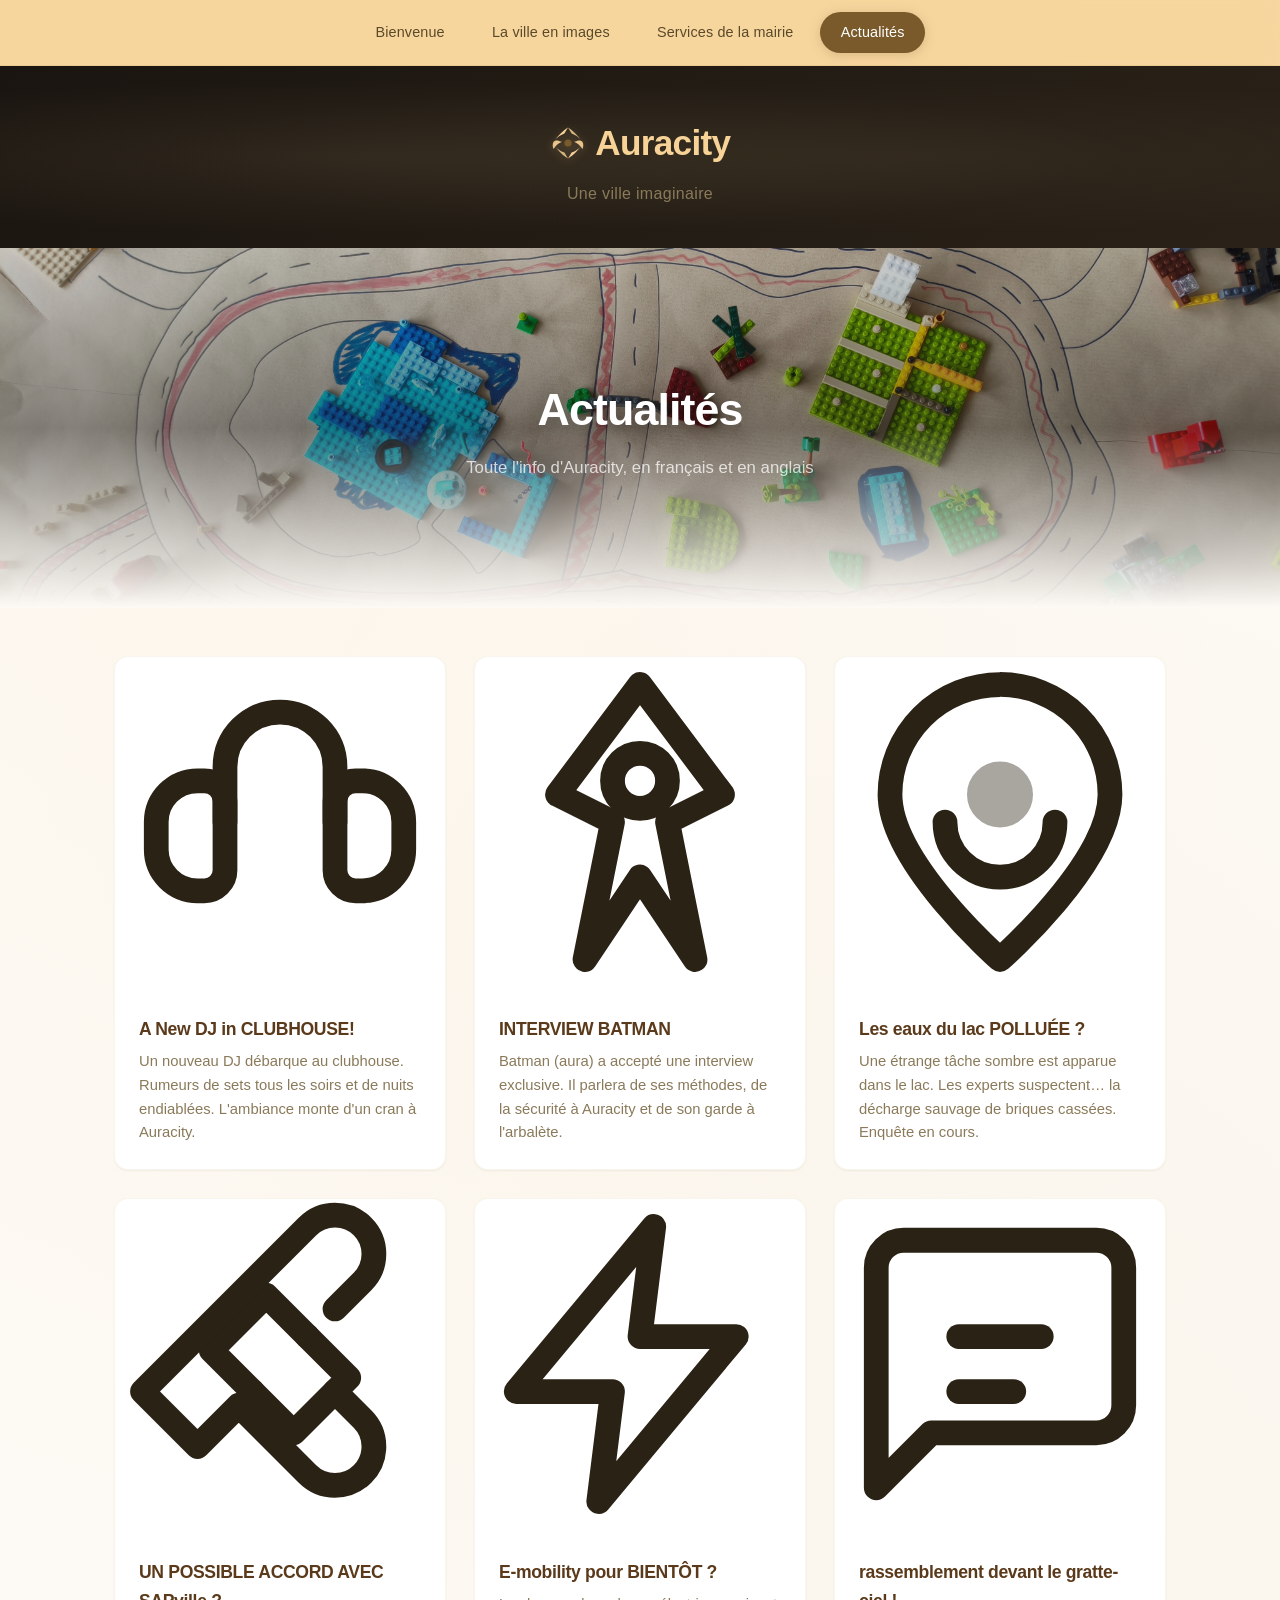
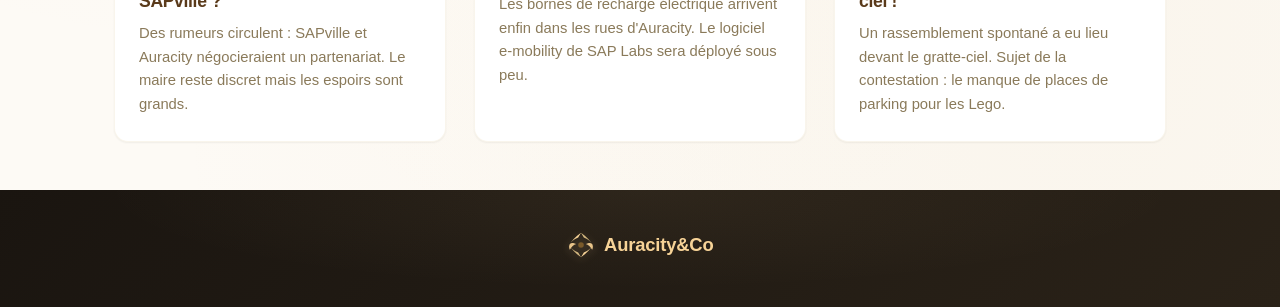
==== actus.html @ 8d5f0acd "index fix" ====
<!DOCTYPE html>
<html lang="fr">
<head>
  <meta charset="UTF-8">
  <meta name="viewport" content="width=device-width, initial-scale=1.0">
  <title>Auracity — Actualités</title>
  <link rel="stylesheet" href="style.css">
</head>
<body>
  <nav>
    <a href="bienvenue.html">Bienvenue</a>
    <a href="images.html">La ville en images</a>
    <a href="mairie.html">Services de la mairie</a>
    <a href="actus.html" class="active">Actualités</a>
  </nav>

  <header>
    <h1><img src="logo.svg" alt="" class="header-logo"> Auracity</h1>
    <p class="sous-titre">Une ville imaginaire</p>
  </header>

  <section class="hero-small">
    <img src="Ville.jpg" alt="Auracity">
    <div class="hero-text">
      <h1>Actualités</h1>
      <p>Toute l'info d'Auracity, en français et en anglais</p>
    </div>
  </section>

  <main>
    <div class="grille">
      <article class="carte">
        <div class="carte-sketch"><div class="sketch-icon"><svg viewBox="0 0 24 24" fill="none" stroke="currentColor" stroke-width="1.8" stroke-linecap="round" stroke-linejoin="round">
            <path d="M3 12a3 3 0 0 1 3-3h.5A1.5 1.5 0 0 1 8 10.5v5a1.5 1.5 0 0 1-1.5 1.5H6a3 3 0 0 1-3-3z"/>
            <path d="M21 12a3 3 0 0 0-3-3h-.5A1.5 1.5 0 0 0 16 10.5v5a1.5 1.5 0 0 0 1.5 1.5H18a3 3 0 0 0 3-3z"/>
            <path d="M8 12V8a4 4 0 0 1 8 0v4"/>
          </svg></div></div>
        <div class="carte-contenu">
          <h3>A New DJ in CLUBHOUSE!</h3>
          <p>Un nouveau DJ débarque au clubhouse. Rumeurs de sets tous les soirs et de nuits endiablées. L'ambiance monte d'un cran à Auracity.</p>
        </div>
      </article>

      <article class="carte">
        <div class="carte-sketch"><div class="sketch-icon"><svg viewBox="0 0 24 24" fill="none" stroke="currentColor" stroke-width="1.8" stroke-linecap="round" stroke-linejoin="round">
            <path d="M12 2L6 10l4 2-2 10 4-6 4 6-2-10 4-2z"/>
            <circle cx="12" cy="9" r="2"/>
          </svg></div></div>
        <div class="carte-contenu">
          <h3>INTERVIEW BATMAN</h3>
          <p>Batman (aura) a accepté une interview exclusive. Il parlera de ses méthodes, de la sécurité à Auracity et de son garde à l'arbalète.</p>
        </div>
      </article>

      <article class="carte">
        <div class="carte-sketch"><div class="sketch-icon"><svg viewBox="0 0 24 24" fill="none" stroke="currentColor" stroke-width="1.8" stroke-linecap="round" stroke-linejoin="round">
            <path d="M12 2a8 8 0 0 0-8 8c0 5 8 12 8 12s8-7 8-12a8 8 0 0 0-8-8z"/>
            <path d="M8 12a4 4 0 0 0 8 0"/>
            <circle cx="12" cy="10" r="1.5" fill="currentColor" opacity="0.4"/>
          </svg></div></div>
        <div class="carte-contenu">
          <h3>Les eaux du lac POLLUÉE ?</h3>
          <p>Une étrange tâche sombre est apparue dans le lac. Les experts suspectent… la décharge sauvage de briques cassées. Enquête en cours.</p>
        </div>
      </article>

      <article class="carte">
        <div class="carte-sketch"><div class="sketch-icon"><svg viewBox="0 0 24 24" fill="none" stroke="currentColor" stroke-width="1.8" stroke-linecap="round" stroke-linejoin="round">
            <path d="M14 10l-3-3-4 4 3 3"/>
            <path d="M16 8l2-2a2.8 2.8 0 1 0-4-4L5 11l-3 3 4 4 3-3 5 5a2.8 2.8 0 1 0 4-4l-2-2"/>
            <path d="M10 14l3 3 4-4-3-3"/>
          </svg></div></div>
        <div class="carte-contenu">
          <h3>UN POSSIBLE ACCORD AVEC SAPville ?</h3>
          <p>Des rumeurs circulent : SAPville et Auracity négocieraient un partenariat. Le maire reste discret mais les espoirs sont grands.</p>
        </div>
      </article>

      <article class="carte">
        <div class="carte-sketch"><div class="sketch-icon"><svg viewBox="0 0 24 24" fill="none" stroke="currentColor" stroke-width="1.8" stroke-linecap="round" stroke-linejoin="round">
            <path d="M13 2L3 14h7l-1 8 10-12h-7l1-8z"/>
          </svg></div></div>
        <div class="carte-contenu">
          <h3>E-mobility pour BIENTÔT ?</h3>
          <p>Les bornes de recharge électrique arrivent enfin dans les rues d'Auracity. Le logiciel e-mobility de SAP Labs sera déployé sous peu.</p>
        </div>
      </article>

      <article class="carte">
        <div class="carte-sketch"><div class="sketch-icon"><svg viewBox="0 0 24 24" fill="none" stroke="currentColor" stroke-width="1.8" stroke-linecap="round" stroke-linejoin="round">
            <path d="M21 15a2 2 0 0 1-2 2H7l-4 4V5a2 2 0 0 1 2-2h14a2 2 0 0 1 2 2z"/>
            <line x1="9" y1="10" x2="15" y2="10"/>
            <line x1="9" y1="14" x2="13" y2="14"/>
          </svg></div></div>
        <div class="carte-contenu">
          <h3>rassemblement devant le gratte-ciel !</h3>
          <p>Un rassemblement spontané a eu lieu devant le gratte-ciel. Sujet de la contestation : le manque de places de parking pour les Lego.</p>
        </div>
      </article>
    </div>
  </main>

  <footer>
    <div class="footer-logo">
      <img src="logo.svg" alt="Auracity">
      <span>Auracity&amp;Co</span>
    </div>
  </footer>
</body>
</html>
---- style.css ----
:root {
  --gold: #F7D397;
  --gold-light: #fcf7ee;
  --gold-medium: #d4b880;
  --gold-dark: #7a5a2a;
  --gold-deep: #5a3a1a;
  --text-primary: #2a2215;
  --text-secondary: #5a4a2a;
  --text-muted: #8a7a5a;
  --text-on-dark: #f5edd6;
  --bg-dark: #1a1510;
  --bg-dark-soft: #2a2218;
  --bg-warm: #fdfaf5;
  --bg-card: #ffffff;
  --shadow-sm: 0 1px 2px rgba(42, 34, 21, 0.06);
  --shadow-md: 0 4px 16px rgba(42, 34, 21, 0.08);
  --shadow-lg: 0 8px 32px rgba(42, 34, 21, 0.1);
  --shadow-xl: 0 16px 48px rgba(42, 34, 21, 0.14);
  --radius-sm: 8px;
  --radius-md: 14px;
  --radius-lg: 20px;
  --radius-xl: 28px;
  --font-sans: -apple-system, BlinkMacSystemFont, 'SF Pro Display', 'Helvetica Neue', Arial, sans-serif;
  --font-display: -apple-system, BlinkMacSystemFont, 'SF Pro Display', 'Helvetica Neue', Arial, sans-serif;
  --transition: 0.3s cubic-bezier(0.25, 0.1, 0.25, 1);
  --transition-slow: 0.5s cubic-bezier(0.25, 0.1, 0.25, 1);
}

*, *::before, *::after {
  box-sizing: border-box;
  margin: 0;
  padding: 0;
}

html {
  scroll-behavior: smooth;
}

body {
  font-family: var(--font-sans);
  background-color: var(--bg-warm);
  background-image:
    radial-gradient(ellipse at 15% 15%, rgba(247, 211, 151, 0.1) 0%, transparent 60%),
    radial-gradient(ellipse at 85% 85%, rgba(212, 184, 128, 0.07) 0%, transparent 60%),
    radial-gradient(ellipse at 50% 50%, rgba(247, 211, 151, 0.04) 0%, transparent 70%);
  color: var(--text-primary);
  line-height: 1.65;
  -webkit-font-smoothing: antialiased;
  -moz-osx-font-smoothing: grayscale;
}

/* Animations globales */
@keyframes fadeInUp {
  from { opacity: 0; transform: translateY(24px); }
  to   { opacity: 1; transform: translateY(0); }
}

@keyframes fadeIn {
  from { opacity: 0; }
  to   { opacity: 1; }
}

@keyframes scaleIn {
  from { opacity: 0; transform: scale(0.95); }
  to   { opacity: 1; transform: scale(1); }
}

/* Navbar */
nav {
  display: flex;
  justify-content: center;
  align-items: center;
  gap: 0.35rem;
  background: rgba(247, 211, 151, 0.92);
  backdrop-filter: blur(16px) saturate(180%);
  -webkit-backdrop-filter: blur(16px) saturate(180%);
  padding: 0.75rem 1.5rem;
  position: sticky;
  top: 0;
  z-index: 100;
  border-bottom: 1px solid rgba(122, 90, 42, 0.1);
  animation: fadeIn 0.6s ease;
}

nav a {
  color: var(--text-secondary);
  text-decoration: none;
  padding: 0.55rem 1.3rem;
  border-radius: 100px;
  font-size: 0.9rem;
  font-weight: 500;
  letter-spacing: 0.01em;
  transition: var(--transition);
  position: relative;
}

nav a::after {
  content: '';
  position: absolute;
  bottom: 4px;
  left: 50%;
  width: 0;
  height: 2px;
  background: var(--gold-dark);
  border-radius: 2px;
  transition: var(--transition);
  transform: translateX(-50%);
}

nav a:hover {
  background: rgba(122, 90, 42, 0.08);
  color: var(--gold-dark);
}

nav a:hover::after {
  width: 60%;
}

nav a.active {
  background: var(--gold-dark);
  color: #fff;
  box-shadow: 0 2px 12px rgba(122, 90, 42, 0.25);
}

nav a.active::after {
  display: none;
}

/* Header */
header {
  text-align: center;
  padding: 3rem 1.5rem 2.5rem;
  background: linear-gradient(135deg, var(--bg-dark) 0%, var(--bg-dark-soft) 100%);
  color: var(--gold);
  position: relative;
  overflow: hidden;
}

header::before {
  content: '';
  position: absolute;
  inset: 0;
  background:
    radial-gradient(ellipse at 30% 50%, rgba(247, 211, 151, 0.08) 0%, transparent 60%),
    radial-gradient(ellipse at 70% 50%, rgba(212, 184, 128, 0.05) 0%, transparent 60%);
  pointer-events: none;
}

header h1 {
  font-family: var(--font-display);
  font-size: 2.2rem;
  font-weight: 700;
  color: var(--gold);
  margin: 0;
  display: flex;
  align-items: center;
  justify-content: center;
  gap: 0.6rem;
  letter-spacing: -0.02em;
  position: relative;
  animation: fadeInUp 0.7s ease;
}

.header-logo {
  width: 36px;
  height: 36px;
  vertical-align: middle;
  filter: drop-shadow(0 2px 4px rgba(247, 211, 151, 0.3));
}

.sous-titre {
  font-size: 1rem;
  color: var(--text-muted);
  margin-top: 0.5rem;
  font-weight: 400;
  letter-spacing: 0.02em;
  position: relative;
  animation: fadeInUp 0.7s ease 0.15s both;
  text-align: center;
}

/* Hero */
.hero {
  position: relative;
  width: 100%;
  overflow: hidden;
}

.hero img {
  width: 100%;
  height: auto;
  display: block;
}

.hero-overlay {
  position: relative;
}

.hero-overlay::after {
  content: '';
  position: absolute;
  bottom: 0;
  left: 0;
  right: 0;
  height: 50%;
  background: linear-gradient(to top, var(--bg-warm) 0%, transparent 100%);
  pointer-events: none;
}

.hero-content {
  position: absolute;
  bottom: 10%;
  left: 50%;
  transform: translateX(-50%);
  text-align: center;
  max-width: 700px;
  width: 90%;
  z-index: 2;
}

.hero-content h1 {
  font-family: var(--font-display);
  font-size: clamp(1.8rem, 4vw, 3rem);
  font-weight: 700;
  color: #fff;
  margin: 0;
  text-shadow: 0 2px 20px rgba(0,0,0,0.3);
  letter-spacing: -0.02em;
  line-height: 1.15;
}

.hero-content h1 .highlight {
  color: var(--gold);
}

.hero-content .hero-sub {
  font-size: clamp(1rem, 2vw, 1.25rem);
  color: rgba(255,255,255,0.85);
  margin-top: 0.75rem;
  font-weight: 400;
  text-shadow: 0 1px 10px rgba(0,0,0,0.2);
}

.hero-texte {
  padding: 2.5rem 2rem;
  background: var(--bg-card);
  max-width: 800px;
  margin: -2rem auto 0;
  position: relative;
  z-index: 3;
  border-radius: var(--radius-lg);
  box-shadow: var(--shadow-lg);
}

.hero-texte h2 {
  font-family: var(--font-display);
  font-size: 1.5rem;
  font-weight: 600;
  color: var(--gold-dark);
  margin-bottom: 1rem;
  text-align: center;
}

.hero-texte p {
  color: var(--text-secondary);
  font-size: 1.05rem;
  line-height: 1.7;
  max-width: 650px;
  margin: 0 auto;
  text-align: center;
}

/* Typographie */
h1, h2, h3 {
  font-family: var(--font-display);
  font-weight: 600;
  letter-spacing: -0.02em;
}

h1 {
  color: var(--gold-dark);
  font-size: 2rem;
  text-align: center;
}

h2 {
  color: var(--gold-dark);
  font-size: 1.65rem;
  text-align: center;
  margin-bottom: 1.5rem;
}

h3 {
  color: var(--gold-deep);
  font-size: 1.2rem;
  margin-bottom: 0.5rem;
}

p {
  color: var(--text-secondary);
  line-height: 1.7;
}

/* Main */
main {
  max-width: 1100px;
  margin: 0 auto;
  padding: 3rem 1.5rem;
}

/* Section titles */
.section-title {
  text-align: center;
  margin-bottom: 2.5rem;
}

.section-title h2 {
  font-size: 2rem;
  font-weight: 700;
  margin-bottom: 0.5rem;
}

.section-title p {
  color: var(--text-muted);
  font-size: 1.05rem;
  max-width: 500px;
  margin: 0 auto;
}

/* Grille cartes */
.grille {
  display: grid;
  grid-template-columns: 1fr;
  gap: 1.75rem;
}

@media (min-width: 640px) {
  .grille {
    grid-template-columns: repeat(2, 1fr);
  }
}

@media (min-width: 900px) {
  .grille {
    grid-template-columns: repeat(3, 1fr);
  }
}

.carte {
  background: var(--bg-card);
  border-radius: var(--radius-md);
  overflow: hidden;
  box-shadow: var(--shadow-sm);
  transition: var(--transition);
  animation: fadeInUp 0.6s ease both;
  border: 1px solid rgba(212, 184, 128, 0.15);
}

.carte:nth-child(1) { animation-delay: 0.05s; }
.carte:nth-child(2) { animation-delay: 0.1s; }
.carte:nth-child(3) { animation-delay: 0.15s; }
.carte:nth-child(4) { animation-delay: 0.2s; }
.carte:nth-child(5) { animation-delay: 0.25s; }
.carte:nth-child(6) { animation-delay: 0.3s; }

.carte:hover {
  transform: translateY(-6px);
  box-shadow: var(--shadow-xl);
  border-color: var(--gold-medium);
}

.carte img {
  width: 100%;
  height: 220px;
  object-fit: cover;
  display: block;
  transition: var(--transition-slow);
}

.carte:hover img {
  transform: scale(1.05);
}

.carte-contenu {
  padding: 1.25rem 1.5rem 1.5rem;
}

.carte-contenu h3 {
  font-size: 1.1rem;
  margin-bottom: 0.4rem;
}

.carte-contenu p {
  font-size: 0.925rem;
  color: var(--text-muted);
  line-height: 1.6;
}

/* Hero full avec overlay pour la page d'accueil */
.hero-full {
  position: relative;
  width: 100%;
  min-height: 70vh;
  display: flex;
  align-items: center;
  justify-content: center;
  overflow: hidden;
}

.hero-full img {
  position: absolute;
  inset: 0;
  width: 100%;
  height: 100%;
  object-fit: cover;
}

.hero-full::after {
  content: '';
  position: absolute;
  inset: 0;
  background: linear-gradient(
    to top,
    var(--bg-warm) 0%,
    rgba(26, 21, 16, 0.6) 40%,
    rgba(26, 21, 16, 0.3) 100%
  );
}

.hero-full .hero-text {
  position: relative;
  z-index: 2;
  text-align: center;
  padding: 2rem;
  max-width: 750px;
  animation: fadeInUp 0.8s ease;
}

.hero-full .hero-text h1 {
  font-size: clamp(2.2rem, 5vw, 3.8rem);
  font-weight: 700;
  color: #fff;
  text-shadow: 0 2px 30px rgba(0,0,0,0.3);
  letter-spacing: -0.03em;
  line-height: 1.1;
  margin-bottom: 0.75rem;
}

.hero-full .hero-text p {
  font-size: clamp(1rem, 2vw, 1.3rem);
  color: rgba(255, 255, 255, 0.8);
  font-weight: 400;
  text-shadow: 0 1px 15px rgba(0,0,0,0.2);
  max-width: 550px;
  margin: 0 auto;
}

/* Features section */
.features {
  display: grid;
  grid-template-columns: 1fr;
  gap: 1.5rem;
  padding: 0 1.5rem 3rem;
  max-width: 1100px;
  margin: -3rem auto 0;
  position: relative;
  z-index: 3;
}

@media (min-width: 640px) {
  .features {
    grid-template-columns: repeat(2, 1fr);
  }
}

@media (min-width: 900px) {
  .features {
    grid-template-columns: repeat(3, 1fr);
  }
}

.feature-card {
  background: var(--bg-card);
  border-radius: var(--radius-md);
  padding: 1.75rem;
  box-shadow: var(--shadow-md);
  border: 1px solid rgba(212, 184, 128, 0.12);
  transition: var(--transition);
  animation: fadeInUp 0.6s ease both;
}

.feature-card:nth-child(1) { animation-delay: 0.1s; }
.feature-card:nth-child(2) { animation-delay: 0.2s; }
.feature-card:nth-child(3) { animation-delay: 0.3s; }

.feature-card:hover {
  transform: translateY(-4px);
  box-shadow: var(--shadow-lg);
  border-color: var(--gold-medium);
}

.feature-icon {
  width: 48px;
  height: 48px;
  border-radius: var(--radius-sm);
  background: linear-gradient(135deg, var(--gold) 0%, var(--gold-medium) 100%);
  display: flex;
  align-items: center;
  justify-content: center;
  font-size: 1.4rem;
  margin-bottom: 1rem;
  color: var(--gold-dark);
}

.feature-card h3 {
  font-size: 1.1rem;
  font-weight: 600;
  margin-bottom: 0.4rem;
}

.feature-card p {
  font-size: 0.9rem;
  color: var(--text-muted);
  line-height: 1.6;
}

/* Page mairie - services */
.services-grid {
  display: grid;
  grid-template-columns: 1fr;
  gap: 1.25rem;
  margin-top: 2rem;
}

@media (min-width: 640px) {
  .services-grid {
    grid-template-columns: repeat(2, 1fr);
  }
}

.service-card {
  background: var(--bg-card);
  border-radius: var(--radius-md);
  padding: 1.75rem;
  box-shadow: var(--shadow-sm);
  border: 1px solid rgba(212, 184, 128, 0.12);
  transition: var(--transition);
  display: flex;
  align-items: flex-start;
  gap: 1rem;
  animation: fadeInUp 0.6s ease both;
}

.service-card:nth-child(1) { animation-delay: 0.05s; }
.service-card:nth-child(2) { animation-delay: 0.1s; }
.service-card:nth-child(3) { animation-delay: 0.15s; }
.service-card:nth-child(4) { animation-delay: 0.2s; }

.service-card:hover {
  transform: translateY(-3px);
  box-shadow: var(--shadow-lg);
  border-color: var(--gold-medium);
}

.service-icon {
  width: 44px;
  height: 44px;
  min-width: 44px;
  border-radius: var(--radius-sm);
  background: linear-gradient(135deg, var(--gold-light) 0%, var(--gold) 100%);
  display: flex;
  align-items: center;
  justify-content: center;
  font-size: 1.3rem;
  color: var(--gold-dark);
}

.service-text h4 {
  font-size: 1rem;
  font-weight: 600;
  color: var(--gold-dark);
  margin-bottom: 0.25rem;
}

.service-text p {
  font-size: 0.88rem;
  color: var(--text-muted);
  line-height: 1.5;
}

/* Hero small for inner pages */
.hero-small {
  position: relative;
  height: 40vh;
  min-height: 280px;
  display: flex;
  align-items: center;
  justify-content: center;
  overflow: hidden;
}

.hero-small img {
  position: absolute;
  inset: 0;
  width: 100%;
  height: 100%;
  object-fit: cover;
}

.hero-small::after {
  content: '';
  position: absolute;
  inset: 0;
  background: linear-gradient(
    to top,
    var(--bg-warm) 0%,
    rgba(26, 21, 16, 0.5) 50%,
    rgba(26, 21, 16, 0.2) 100%
  );
}

.hero-small .hero-text {
  position: relative;
  z-index: 2;
  text-align: center;
  padding: 1.5rem;
}

.hero-small .hero-text h1 {
  font-size: clamp(1.8rem, 4vw, 2.8rem);
  color: #fff;
  text-shadow: 0 2px 20px rgba(0,0,0,0.3);
  font-weight: 700;
  letter-spacing: -0.02em;
}

.hero-small .hero-text p {
  color: rgba(255, 255, 255, 0.75);
  font-size: 1.05rem;
  margin-top: 0.4rem;
}

/* Réservation rendez-vous */
.rdv-card {
  background: var(--bg-card);
  border-radius: var(--radius-lg);
  padding: 2.25rem;
  box-shadow: var(--shadow-lg);
  border: 1px solid rgba(212, 184, 128, 0.15);
  max-width: 580px;
  margin: 1.5rem auto 0;
  animation: fadeInUp 0.6s ease;
}

.rdv-card label {
  display: block;
  font-size: 0.85rem;
  font-weight: 600;
  color: var(--gold-dark);
  margin-bottom: 0.35rem;
  letter-spacing: 0.02em;
}

.rdv-card label:not(:first-of-type) {
  margin-top: 1.25rem;
}

.rdv-card input,
.rdv-card select,
.rdv-card textarea {
  width: 100%;
  padding: 0.7rem 1rem;
  border: 1.5px solid rgba(212, 184, 128, 0.25);
  border-radius: var(--radius-sm);
  font-family: var(--font-sans);
  font-size: 0.95rem;
  color: var(--text-primary);
  background: var(--bg-warm);
  transition: var(--transition);
  outline: none;
}

.rdv-card input:focus,
.rdv-card select:focus,
.rdv-card textarea:focus {
  border-color: var(--gold-dark);
  box-shadow: 0 0 0 3px rgba(122, 90, 42, 0.1);
}

.rdv-card textarea {
  resize: vertical;
}

.rdv-card button {
  display: inline-flex;
  align-items: center;
  justify-content: center;
  gap: 0.5rem;
  width: 100%;
  margin-top: 1.5rem;
  padding: 0.8rem 1.5rem;
  border: none;
  border-radius: var(--radius-sm);
  background: linear-gradient(135deg, var(--gold-dark) 0%, var(--gold-deep) 100%);
  color: #fff;
  font-family: var(--font-sans);
  font-size: 1rem;
  font-weight: 600;
  cursor: pointer;
  transition: var(--transition);
  letter-spacing: 0.01em;
}

.rdv-card button:hover {
  transform: translateY(-2px);
  box-shadow: 0 4px 16px rgba(122, 90, 42, 0.3);
}

.rdv-card button:active {
  transform: translateY(0);
}

.rdv-success {
  max-width: 580px;
  margin: 1rem auto 0;
  padding: 1rem 1.25rem;
  background: linear-gradient(135deg, rgba(247, 211, 151, 0.15) 0%, rgba(212, 184, 128, 0.15) 100%);
  border: 1px solid var(--gold-medium);
  border-radius: var(--radius-sm);
  color: var(--gold-dark);
  font-size: 0.95rem;
  font-weight: 500;
  text-align: center;
  animation: fadeInUp 0.4s ease;
}

.rdv-success a {
  color: var(--gold-deep);
  font-weight: 600;
  text-decoration: underline;
}

.rdv-success a:hover {
  color: var(--gold-dark);
}

/* Footer */
footer {
  text-align: center;
  padding: 2.5rem 1.5rem;
  background: linear-gradient(135deg, var(--bg-dark) 0%, var(--bg-dark-soft) 100%);
  color: var(--text-on-dark);
  position: relative;
  overflow: hidden;
}

footer::before {
  content: '';
  position: absolute;
  inset: 0;
  background:
    radial-gradient(ellipse at 50% 0%, rgba(247, 211, 151, 0.06) 0%, transparent 60%);
  pointer-events: none;
}

.footer-logo {
  display: inline-flex;
  align-items: center;
  gap: 0.6rem;
  color: var(--gold);
  font-size: 1.15rem;
  font-weight: 600;
  letter-spacing: -0.01em;
  position: relative;
}

.footer-logo img {
  width: 28px;
  height: 28px;
  filter: drop-shadow(0 2px 4px rgba(247, 211, 151, 0.3));
}

.footer-divider {
  width: 40px;
  height: 2px;
  background: linear-gradient(90deg, transparent, var(--gold-medium), transparent);
  margin: 1rem auto;
  border: none;
}

/* Responsive */
@media (max-width: 639px) {
  header {
    padding: 2rem 1rem 1.5rem;
  }

  header h1 {
    font-size: 1.6rem;
  }

  nav {
    gap: 0.15rem;
    padding: 0.6rem 0.75rem;
  }

  nav a {
    font-size: 0.78rem;
    padding: 0.45rem 0.85rem;
  }

  .hero-texte {
    padding: 1.5rem 1.25rem;
    margin: -1.5rem 0.75rem 0;
    border-radius: var(--radius-md);
  }

  .hero-texte h2 {
    font-size: 1.25rem;
  }

  .hero-texte p {
    font-size: 0.95rem;
  }

  .carte-contenu {
    padding: 1rem 1.25rem 1.25rem;
  }

  .carte img {
    height: 180px;
  }

  main {
    padding: 2rem 1rem;
  }

  .service-card {
    flex-direction: column;
  }

  .hero-full {
    min-height: 55vh;
  }

  .hero-small {
    height: 30vh;
    min-height: 200px;
  }

  .features {
    margin-top: -2rem;
    padding: 0 1rem 2rem;
  }
}
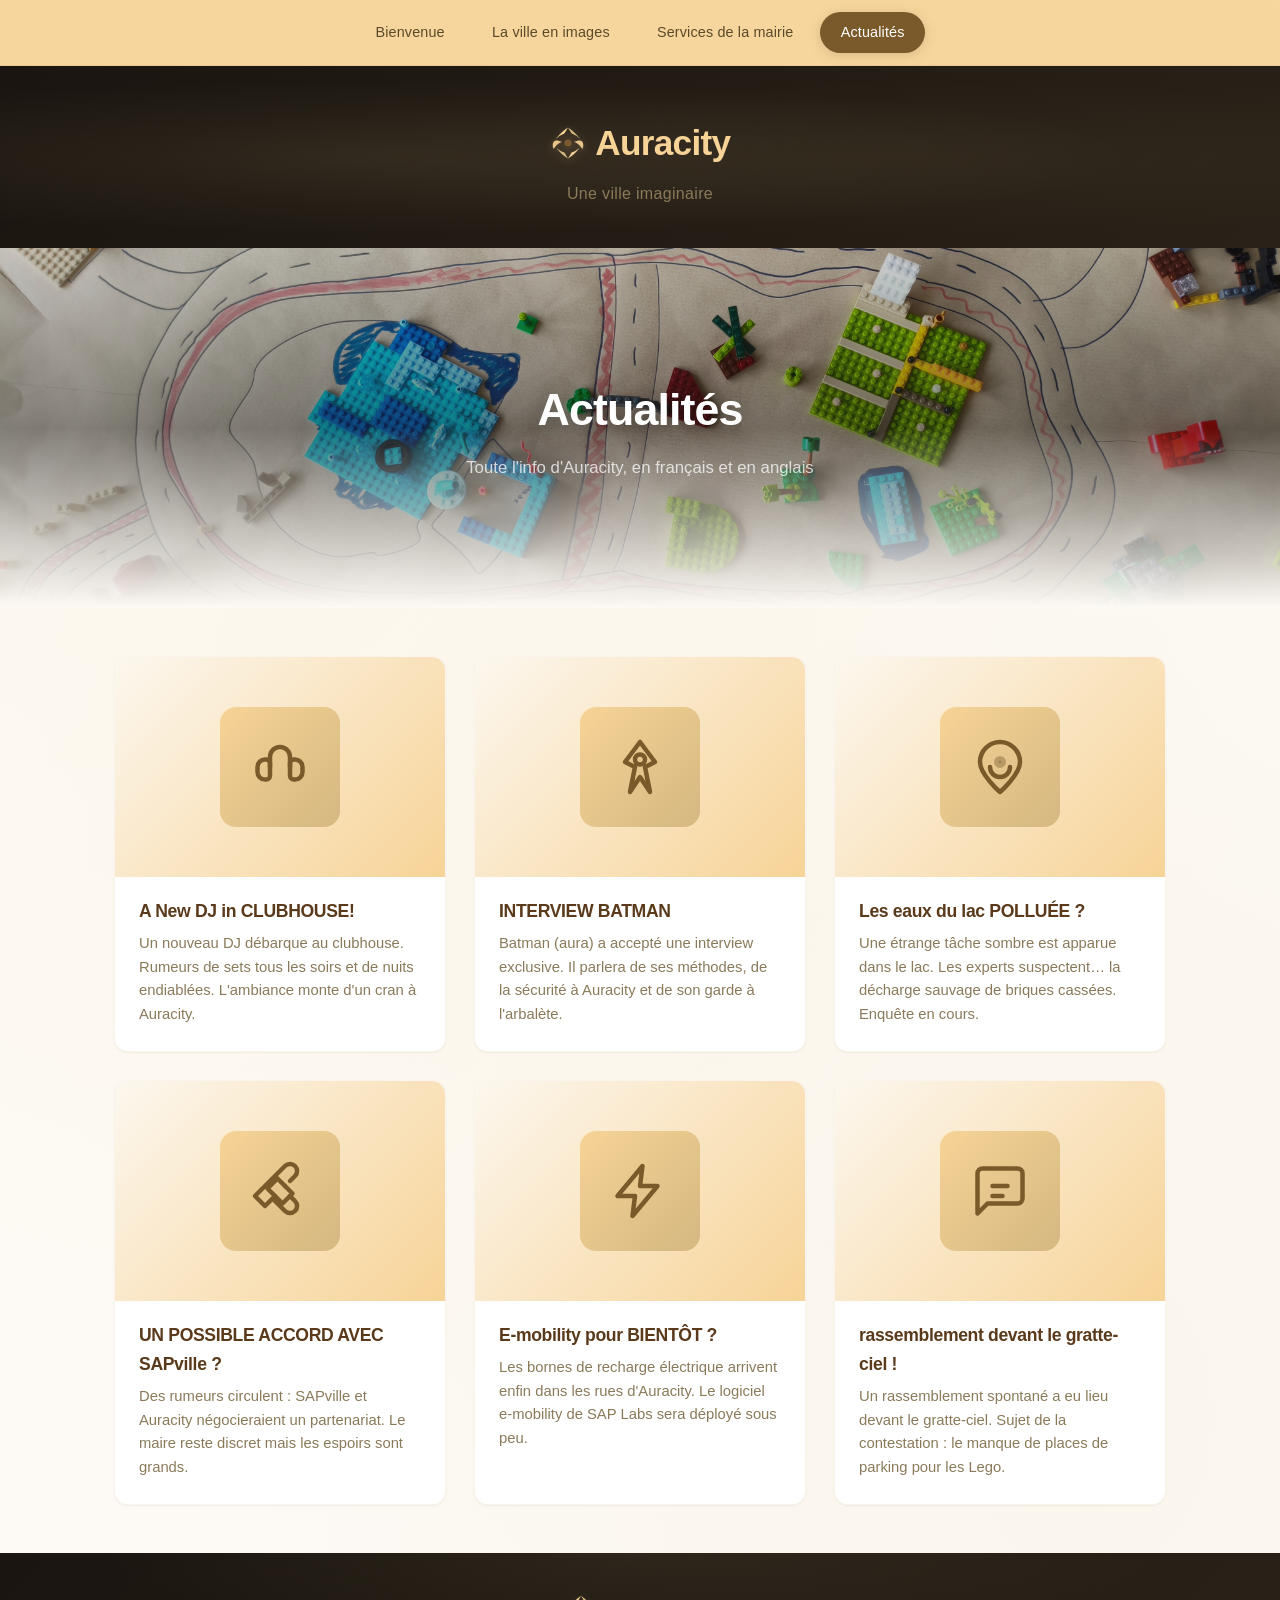
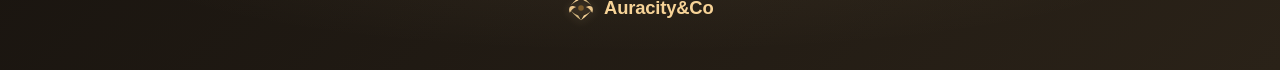
==== commit ceb89134: "e" ====
--- a/actus.html
+++ b/actus.html
@@ -8,7 +8,7 @@
 </head>
 <body>
   <nav>
-    <a href="bienvenue.html">Bienvenue</a>
+    <a href="index.html">Bienvenue</a>
     <a href="images.html">La ville en images</a>
     <a href="mairie.html">Services de la mairie</a>
     <a href="actus.html" class="active">Actualités</a>
--- a/style.css
+++ b/style.css
@@ -381,6 +381,33 @@
   transform: scale(1.05);
 }
 
+.carte-sketch {
+  width: 100%;
+  height: 220px;
+  display: grid;
+  place-items: center;
+  background: linear-gradient(135deg, #fcf7ee 0%, #f7d397 100%);
+  overflow: hidden;
+}
+
+.carte-sketch .sketch-icon {
+  width: 120px;
+  height: 120px;
+  border-radius: 16px;
+  background: linear-gradient(135deg, #f7d397 0%, #d4b880 100%);
+  display: flex;
+  align-items: center;
+  justify-content: center;
+}
+
+.carte-sketch svg {
+  width: 60px;
+  height: 60px;
+  stroke: #7a5a2a;
+  stroke-width: 1.8;
+  fill: none;
+}
+
 .carte-contenu {
   padding: 1.25rem 1.5rem 1.5rem;
 }
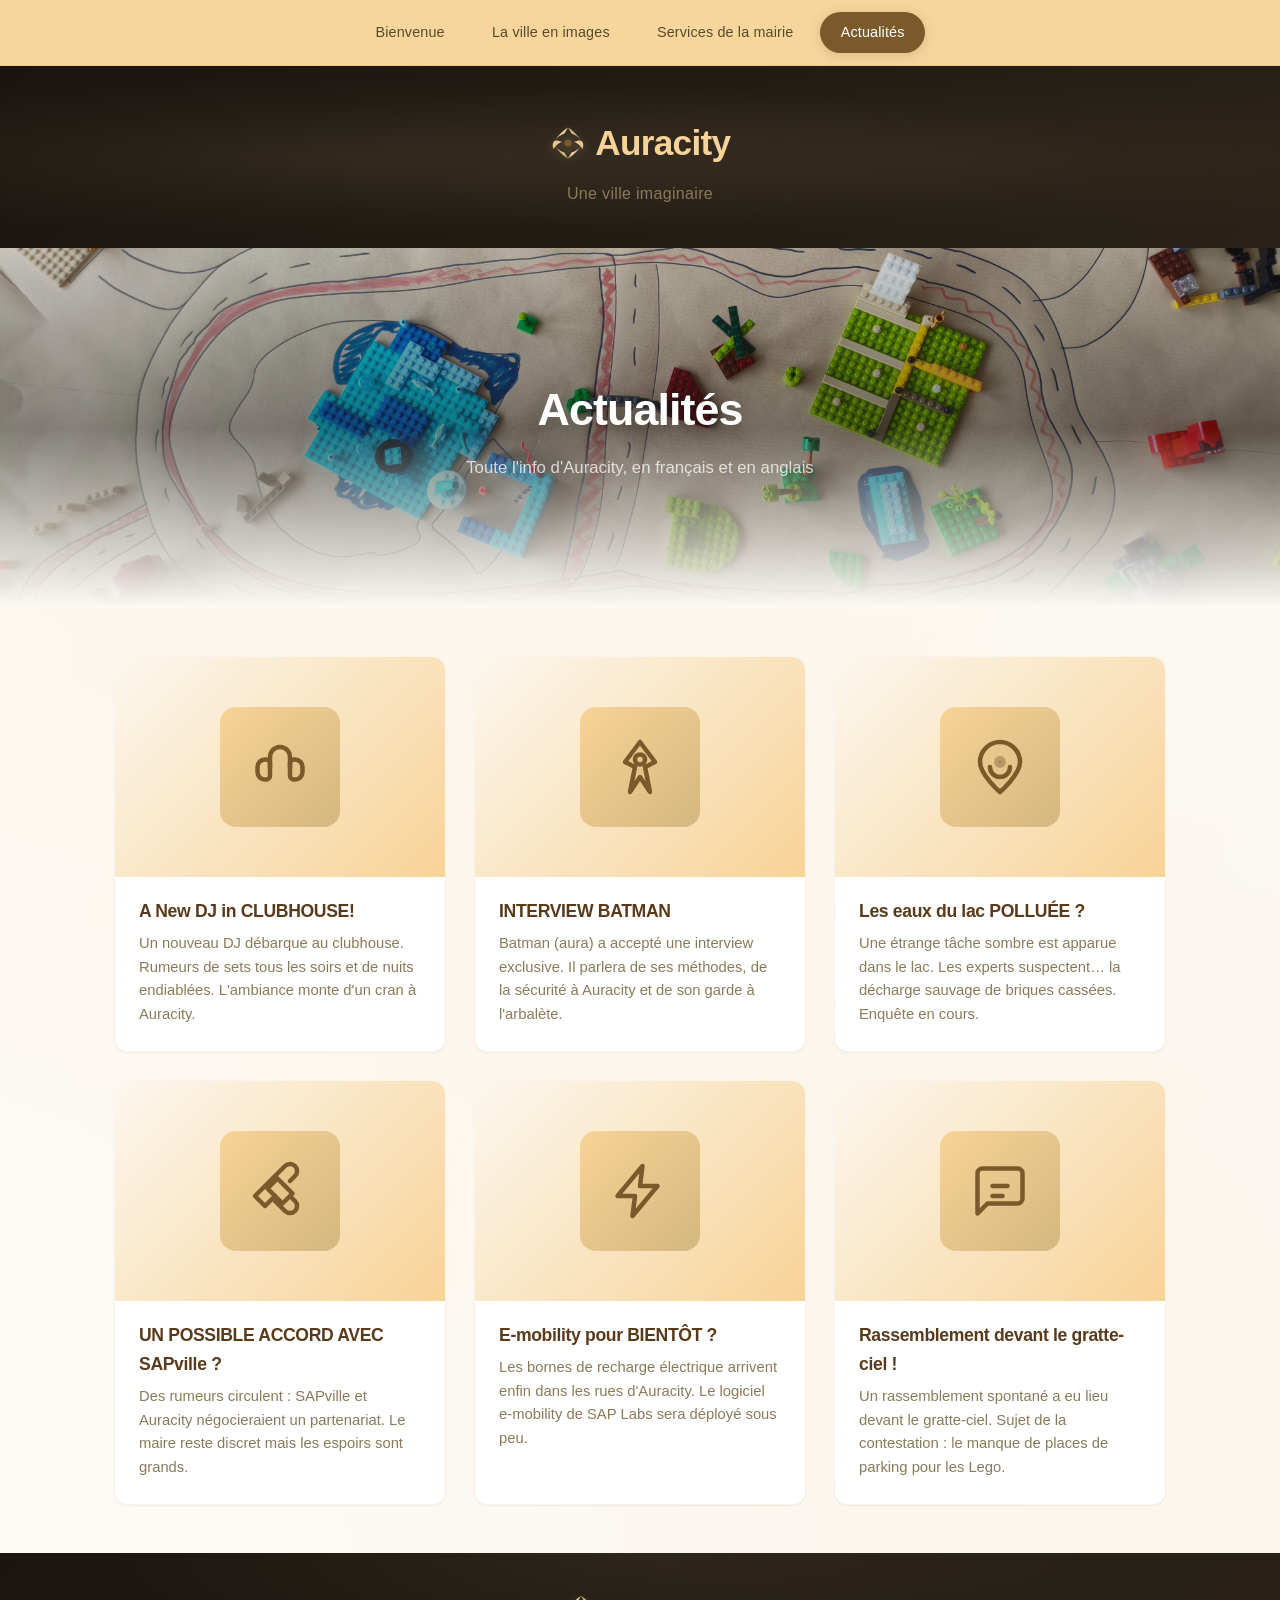
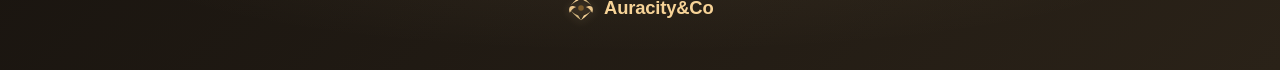
==== commit 40127018: "ok" ====
--- a/actus.html
+++ b/actus.html
@@ -93,7 +93,7 @@
             <line x1="9" y1="14" x2="13" y2="14"/>
           </svg></div></div>
         <div class="carte-contenu">
-          <h3>rassemblement devant le gratte-ciel !</h3>
+          <h3>Rassemblement devant le gratte-ciel !</h3>
           <p>Un rassemblement spontané a eu lieu devant le gratte-ciel. Sujet de la contestation : le manque de places de parking pour les Lego.</p>
         </div>
       </article>
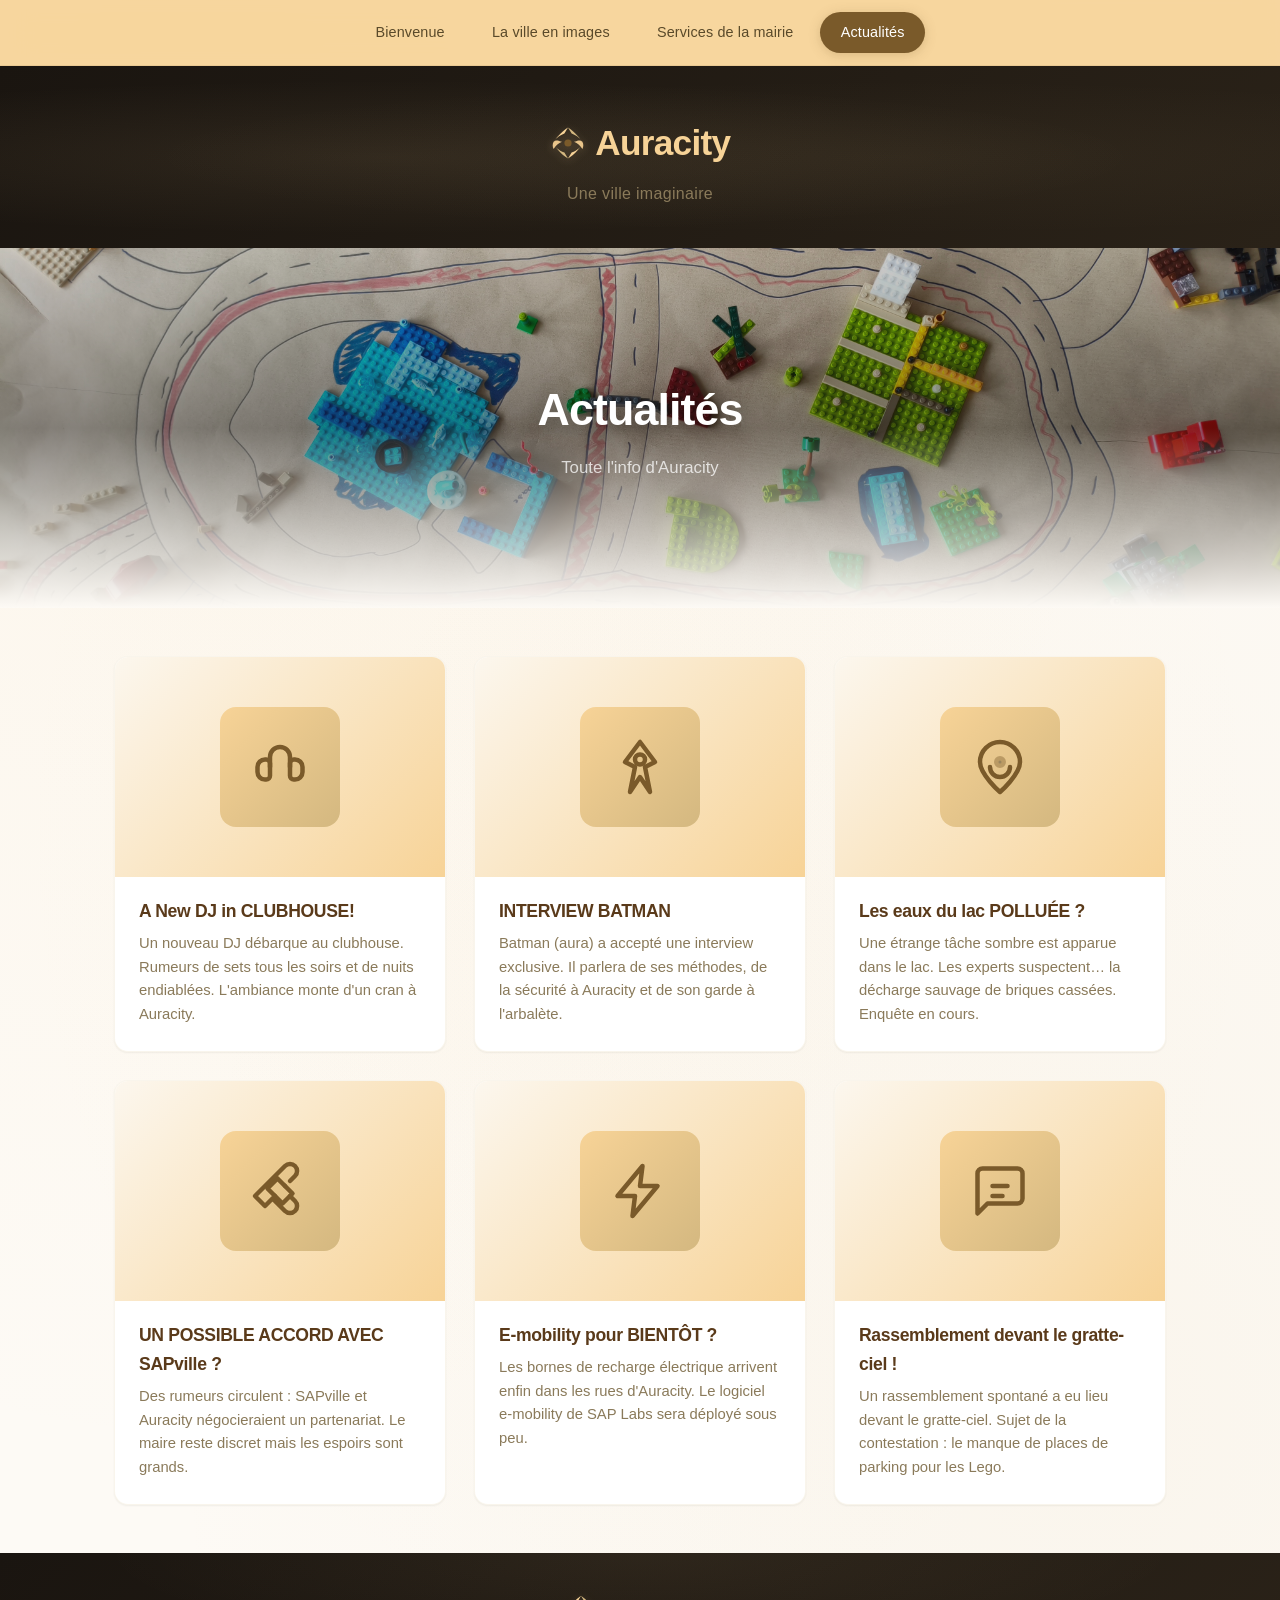
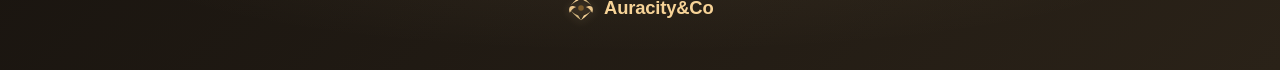
==== commit 5dd83afd: "son folk 🤤" ====
--- a/actus.html
+++ b/actus.html
@@ -23,7 +23,7 @@
     <img src="Ville.jpg" alt="Auracity">
     <div class="hero-text">
       <h1>Actualités</h1>
-      <p>Toute l'info d'Auracity, en français et en anglais</p>
+      <p>Toute l'info d'Auracity</p>
     </div>
   </section>
 
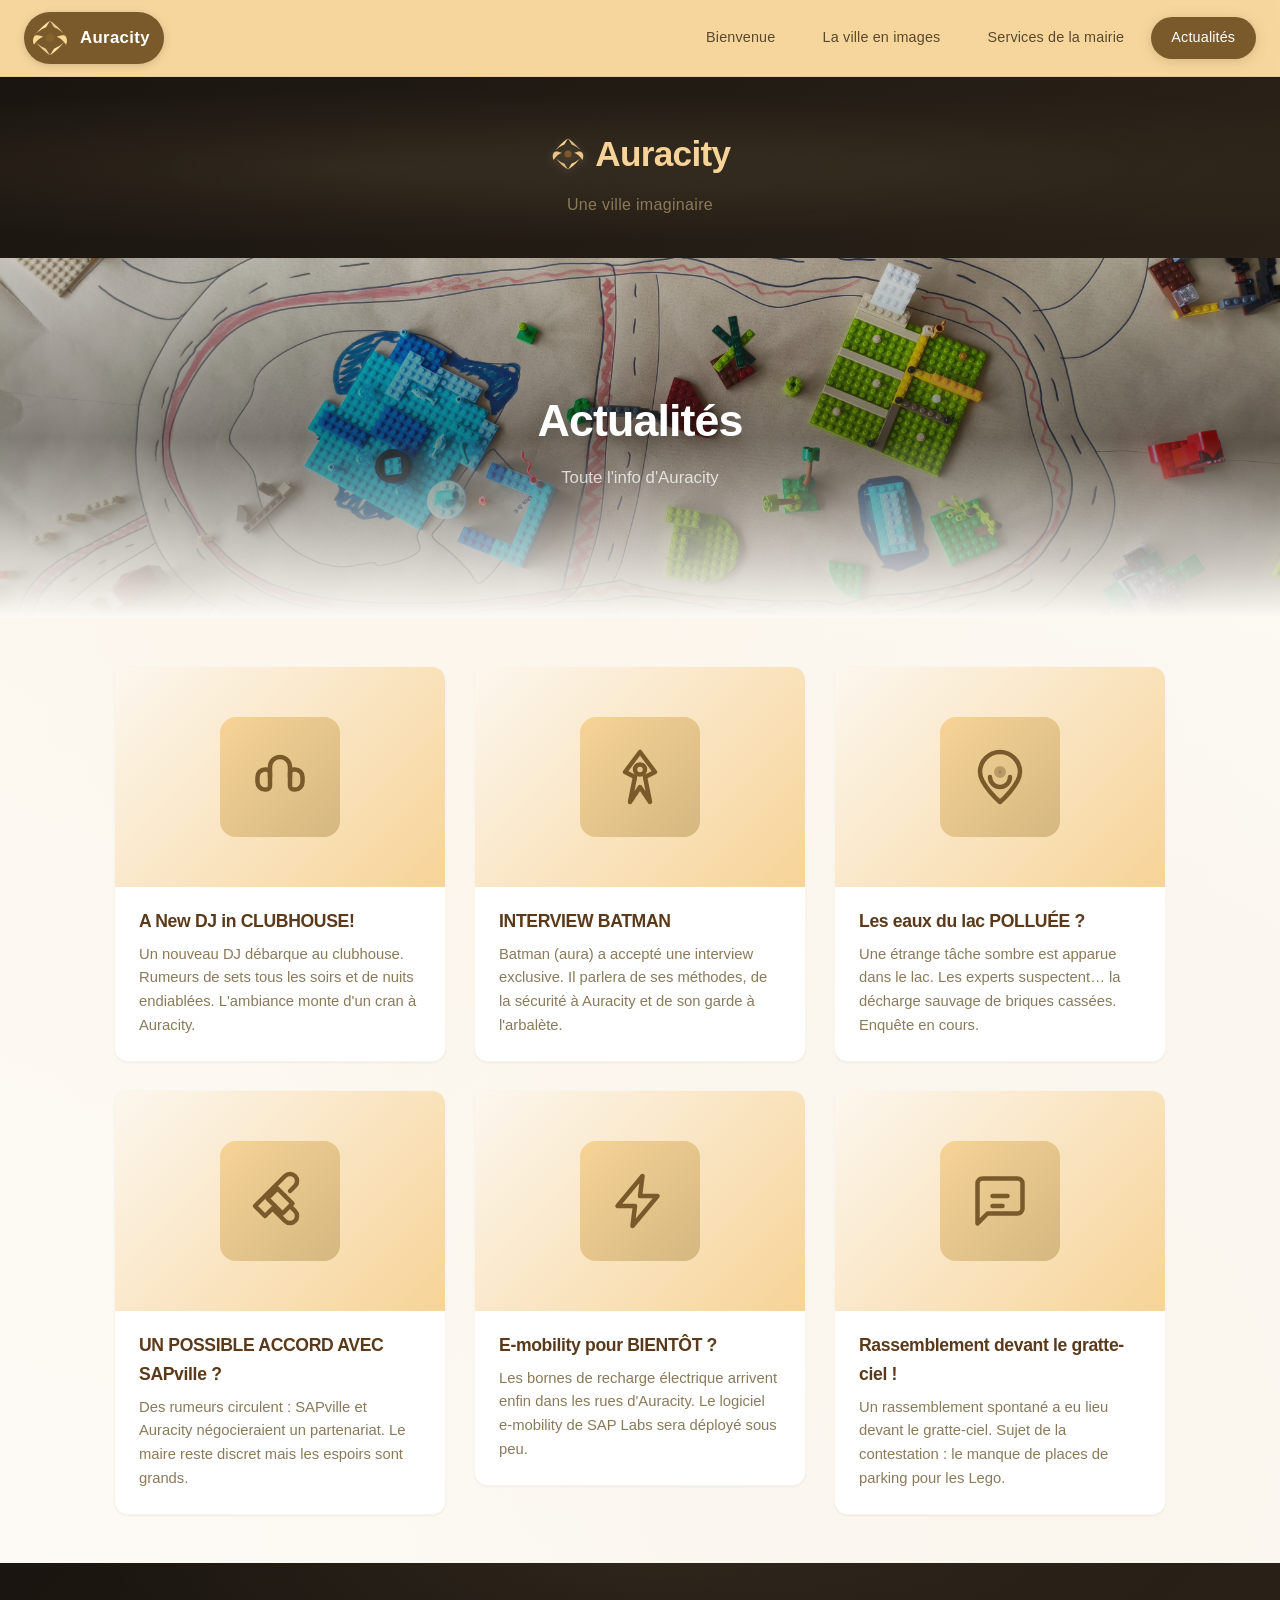
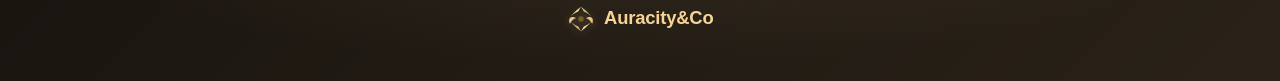
==== commit b1462664: "finally" ====
--- a/actus.html
+++ b/actus.html
@@ -8,10 +8,13 @@
 </head>
 <body>
   <nav>
-    <a href="index.html">Bienvenue</a>
-    <a href="images.html">La ville en images</a>
-    <a href="mairie.html">Services de la mairie</a>
-    <a href="actus.html" class="active">Actualités</a>
+    <a href="index.html" class="nav-logo"><img src="logo.svg" alt="Auracity"><span>Auracity</span></a>
+    <div class="nav-links">
+      <a href="index.html">Bienvenue</a>
+      <a href="images.html">La ville en images</a>
+      <a href="mairie.html">Services de la mairie</a>
+      <a href="actus.html" class="active">Actualités</a>
+    </div>
   </nav>
 
   <header>
@@ -29,74 +32,86 @@
 
   <main>
     <div class="grille">
-      <article class="carte">
-        <div class="carte-sketch"><div class="sketch-icon"><svg viewBox="0 0 24 24" fill="none" stroke="currentColor" stroke-width="1.8" stroke-linecap="round" stroke-linejoin="round">
+      <a href="actus-new-dj.html" class="carte-link">
+        <article class="carte">
+          <div class="carte-sketch"><div class="sketch-icon"><svg viewBox="0 0 24 24" fill="none" stroke="currentColor" stroke-width="1.8" stroke-linecap="round" stroke-linejoin="round">
             <path d="M3 12a3 3 0 0 1 3-3h.5A1.5 1.5 0 0 1 8 10.5v5a1.5 1.5 0 0 1-1.5 1.5H6a3 3 0 0 1-3-3z"/>
             <path d="M21 12a3 3 0 0 0-3-3h-.5A1.5 1.5 0 0 0 16 10.5v5a1.5 1.5 0 0 0 1.5 1.5H18a3 3 0 0 0 3-3z"/>
             <path d="M8 12V8a4 4 0 0 1 8 0v4"/>
           </svg></div></div>
-        <div class="carte-contenu">
-          <h3>A New DJ in CLUBHOUSE!</h3>
-          <p>Un nouveau DJ débarque au clubhouse. Rumeurs de sets tous les soirs et de nuits endiablées. L'ambiance monte d'un cran à Auracity.</p>
-        </div>
-      </article>
+          <div class="carte-contenu">
+            <h3>A New DJ in CLUBHOUSE!</h3>
+            <p>Un nouveau DJ débarque au clubhouse. Rumeurs de sets tous les soirs et de nuits endiablées. L'ambiance monte d'un cran à Auracity.</p>
+          </div>
+        </article>
+      </a>
 
-      <article class="carte">
-        <div class="carte-sketch"><div class="sketch-icon"><svg viewBox="0 0 24 24" fill="none" stroke="currentColor" stroke-width="1.8" stroke-linecap="round" stroke-linejoin="round">
+      <a href="actus-interview-batman.html" class="carte-link">
+        <article class="carte">
+          <div class="carte-sketch"><div class="sketch-icon"><svg viewBox="0 0 24 24" fill="none" stroke="currentColor" stroke-width="1.8" stroke-linecap="round" stroke-linejoin="round">
             <path d="M12 2L6 10l4 2-2 10 4-6 4 6-2-10 4-2z"/>
             <circle cx="12" cy="9" r="2"/>
           </svg></div></div>
-        <div class="carte-contenu">
-          <h3>INTERVIEW BATMAN</h3>
-          <p>Batman (aura) a accepté une interview exclusive. Il parlera de ses méthodes, de la sécurité à Auracity et de son garde à l'arbalète.</p>
-        </div>
-      </article>
+          <div class="carte-contenu">
+            <h3>INTERVIEW BATMAN</h3>
+            <p>Batman (aura) a accepté une interview exclusive. Il parlera de ses méthodes, de la sécurité à Auracity et de son garde à l'arbalète.</p>
+          </div>
+        </article>
+      </a>
 
-      <article class="carte">
-        <div class="carte-sketch"><div class="sketch-icon"><svg viewBox="0 0 24 24" fill="none" stroke="currentColor" stroke-width="1.8" stroke-linecap="round" stroke-linejoin="round">
+      <a href="actus-eaux-lac-polluee.html" class="carte-link">
+        <article class="carte">
+          <div class="carte-sketch"><div class="sketch-icon"><svg viewBox="0 0 24 24" fill="none" stroke="currentColor" stroke-width="1.8" stroke-linecap="round" stroke-linejoin="round">
             <path d="M12 2a8 8 0 0 0-8 8c0 5 8 12 8 12s8-7 8-12a8 8 0 0 0-8-8z"/>
             <path d="M8 12a4 4 0 0 0 8 0"/>
             <circle cx="12" cy="10" r="1.5" fill="currentColor" opacity="0.4"/>
           </svg></div></div>
-        <div class="carte-contenu">
-          <h3>Les eaux du lac POLLUÉE ?</h3>
-          <p>Une étrange tâche sombre est apparue dans le lac. Les experts suspectent… la décharge sauvage de briques cassées. Enquête en cours.</p>
-        </div>
-      </article>
+          <div class="carte-contenu">
+            <h3>Les eaux du lac POLLUÉE ?</h3>
+            <p>Une étrange tâche sombre est apparue dans le lac. Les experts suspectent… la décharge sauvage de briques cassées. Enquête en cours.</p>
+          </div>
+        </article>
+      </a>
 
-      <article class="carte">
-        <div class="carte-sketch"><div class="sketch-icon"><svg viewBox="0 0 24 24" fill="none" stroke="currentColor" stroke-width="1.8" stroke-linecap="round" stroke-linejoin="round">
+      <a href="actus-accord-sapville.html" class="carte-link">
+        <article class="carte">
+          <div class="carte-sketch"><div class="sketch-icon"><svg viewBox="0 0 24 24" fill="none" stroke="currentColor" stroke-width="1.8" stroke-linecap="round" stroke-linejoin="round">
             <path d="M14 10l-3-3-4 4 3 3"/>
             <path d="M16 8l2-2a2.8 2.8 0 1 0-4-4L5 11l-3 3 4 4 3-3 5 5a2.8 2.8 0 1 0 4-4l-2-2"/>
             <path d="M10 14l3 3 4-4-3-3"/>
           </svg></div></div>
-        <div class="carte-contenu">
-          <h3>UN POSSIBLE ACCORD AVEC SAPville ?</h3>
-          <p>Des rumeurs circulent : SAPville et Auracity négocieraient un partenariat. Le maire reste discret mais les espoirs sont grands.</p>
-        </div>
-      </article>
+          <div class="carte-contenu">
+            <h3>UN POSSIBLE ACCORD AVEC SAPville ?</h3>
+            <p>Des rumeurs circulent : SAPville et Auracity négocieraient un partenariat. Le maire reste discret mais les espoirs sont grands.</p>
+          </div>
+        </article>
+      </a>
 
-      <article class="carte">
-        <div class="carte-sketch"><div class="sketch-icon"><svg viewBox="0 0 24 24" fill="none" stroke="currentColor" stroke-width="1.8" stroke-linecap="round" stroke-linejoin="round">
+      <a href="actus-e-mobility.html" class="carte-link">
+        <article class="carte">
+          <div class="carte-sketch"><div class="sketch-icon"><svg viewBox="0 0 24 24" fill="none" stroke="currentColor" stroke-width="1.8" stroke-linecap="round" stroke-linejoin="round">
             <path d="M13 2L3 14h7l-1 8 10-12h-7l1-8z"/>
           </svg></div></div>
-        <div class="carte-contenu">
-          <h3>E-mobility pour BIENTÔT ?</h3>
-          <p>Les bornes de recharge électrique arrivent enfin dans les rues d'Auracity. Le logiciel e-mobility de SAP Labs sera déployé sous peu.</p>
-        </div>
-      </article>
+          <div class="carte-contenu">
+            <h3>E-mobility pour BIENTÔT ?</h3>
+            <p>Les bornes de recharge électrique arrivent enfin dans les rues d'Auracity. Le logiciel e-mobility de SAP Labs sera déployé sous peu.</p>
+          </div>
+        </article>
+      </a>
 
-      <article class="carte">
-        <div class="carte-sketch"><div class="sketch-icon"><svg viewBox="0 0 24 24" fill="none" stroke="currentColor" stroke-width="1.8" stroke-linecap="round" stroke-linejoin="round">
+      <a href="actus-rassemblement-gratte-ciel.html" class="carte-link">
+        <article class="carte">
+          <div class="carte-sketch"><div class="sketch-icon"><svg viewBox="0 0 24 24" fill="none" stroke="currentColor" stroke-width="1.8" stroke-linecap="round" stroke-linejoin="round">
             <path d="M21 15a2 2 0 0 1-2 2H7l-4 4V5a2 2 0 0 1 2-2h14a2 2 0 0 1 2 2z"/>
             <line x1="9" y1="10" x2="15" y2="10"/>
             <line x1="9" y1="14" x2="13" y2="14"/>
           </svg></div></div>
-        <div class="carte-contenu">
-          <h3>Rassemblement devant le gratte-ciel !</h3>
-          <p>Un rassemblement spontané a eu lieu devant le gratte-ciel. Sujet de la contestation : le manque de places de parking pour les Lego.</p>
-        </div>
-      </article>
+          <div class="carte-contenu">
+            <h3>Rassemblement devant le gratte-ciel !</h3>
+            <p>Un rassemblement spontané a eu lieu devant le gratte-ciel. Sujet de la contestation : le manque de places de parking pour les Lego.</p>
+          </div>
+        </article>
+      </a>
     </div>
   </main>
 
--- a/style.css
+++ b/style.css
@@ -68,7 +68,7 @@
 /* Navbar */
 nav {
   display: flex;
-  justify-content: center;
+  justify-content: space-between;
   align-items: center;
   gap: 0.35rem;
   background: rgba(247, 211, 151, 0.92);
@@ -80,6 +80,46 @@
   z-index: 100;
   border-bottom: 1px solid rgba(122, 90, 42, 0.1);
   animation: fadeIn 0.6s ease;
+}
+
+.nav-logo {
+  display: flex;
+  align-items: center;
+  gap: 10px;
+  flex-shrink: 0;
+  padding: 6px 14px 6px 6px;
+  border-radius: 100px;
+  background: var(--gold-dark);
+  box-shadow: 0 2px 8px rgba(0, 0, 0, 0.15);
+  transition: var(--transition);
+}
+
+.nav-logo:hover {
+  background: var(--gold-deep);
+  box-shadow: 0 4px 12px rgba(0, 0, 0, 0.25);
+}
+
+.nav-logo img {
+  display: block;
+  width: 40px;
+  height: 40px;
+  filter: brightness(1.1);
+}
+
+.nav-logo span {
+  color: #fff;
+  font-size: 1.05rem;
+  font-weight: 600;
+  letter-spacing: 0.02em;
+}
+
+.nav-logo::after {
+  display: none;
+}
+
+.nav-links {
+  display: flex;
+  gap: 0.35rem;
 }
 
 nav a {
@@ -815,6 +855,121 @@
   border: none;
 }
 
+/* Article detail page */
+.article-detail {
+  max-width: 800px;
+  margin: 0 auto;
+  padding: 3rem 1.5rem;
+  animation: fadeInUp 0.6s ease;
+}
+
+.article-detail .article-icon {
+  width: 100px;
+  height: 100px;
+  border-radius: 20px;
+  background: linear-gradient(135deg, #f7d397 0%, #d4b880 100%);
+  display: flex;
+  align-items: center;
+  justify-content: center;
+  margin: 0 auto 2rem;
+}
+
+.article-detail .article-icon svg {
+  width: 50px;
+  height: 50px;
+  stroke: #7a5a2a;
+  stroke-width: 1.8;
+  fill: none;
+}
+
+.article-detail h1 {
+  font-size: 2rem;
+  text-align: center;
+  margin-bottom: 1.5rem;
+  color: var(--gold-deep);
+}
+
+.article-detail p {
+  font-size: 1.1rem;
+  color: var(--text-secondary);
+  line-height: 1.8;
+  max-width: 650px;
+  margin: 0 auto 2rem;
+  text-align: center;
+}
+
+.article-detail .article-body {
+  background: var(--bg-card);
+  border-radius: var(--radius-lg);
+  padding: 2.5rem;
+  box-shadow: var(--shadow-lg);
+  border: 1px solid rgba(212, 184, 128, 0.15);
+}
+
+.article-detail .article-body p {
+  text-align: left;
+  margin-bottom: 1rem;
+}
+
+.article-detail .article-body p:last-child {
+  margin-bottom: 0;
+}
+
+.article-back {
+  display: inline-flex;
+  align-items: center;
+  gap: 0.5rem;
+  color: var(--gold-dark);
+  text-decoration: none;
+  font-weight: 600;
+  font-size: 0.95rem;
+  margin-top: 2.5rem;
+  padding: 0.6rem 1.25rem;
+  border-radius: 100px;
+  border: 1.5px solid var(--gold-medium);
+  transition: var(--transition);
+}
+
+.article-back:hover {
+  background: var(--gold-dark);
+  color: #fff;
+  border-color: var(--gold-dark);
+}
+
+.article-back svg {
+  width: 18px;
+  height: 18px;
+  stroke: currentColor;
+  fill: none;
+  stroke-width: 2;
+  stroke-linecap: round;
+  stroke-linejoin: round;
+}
+
+.carte-link {
+  text-decoration: none;
+  color: inherit;
+  display: block;
+  border-radius: var(--radius-md);
+  transition: var(--transition);
+}
+
+.carte-link:hover .carte {
+  transform: translateY(-6px);
+  box-shadow: var(--shadow-xl);
+  border-color: var(--gold-medium);
+}
+
+.carte-link .carte:hover {
+  transform: translateY(-6px);
+  box-shadow: var(--shadow-xl);
+  border-color: var(--gold-medium);
+}
+
+.carte-link .carte {
+  animation: fadeInUp 0.6s ease both;
+}
+
 /* Responsive */
 @media (max-width: 639px) {
   header {
